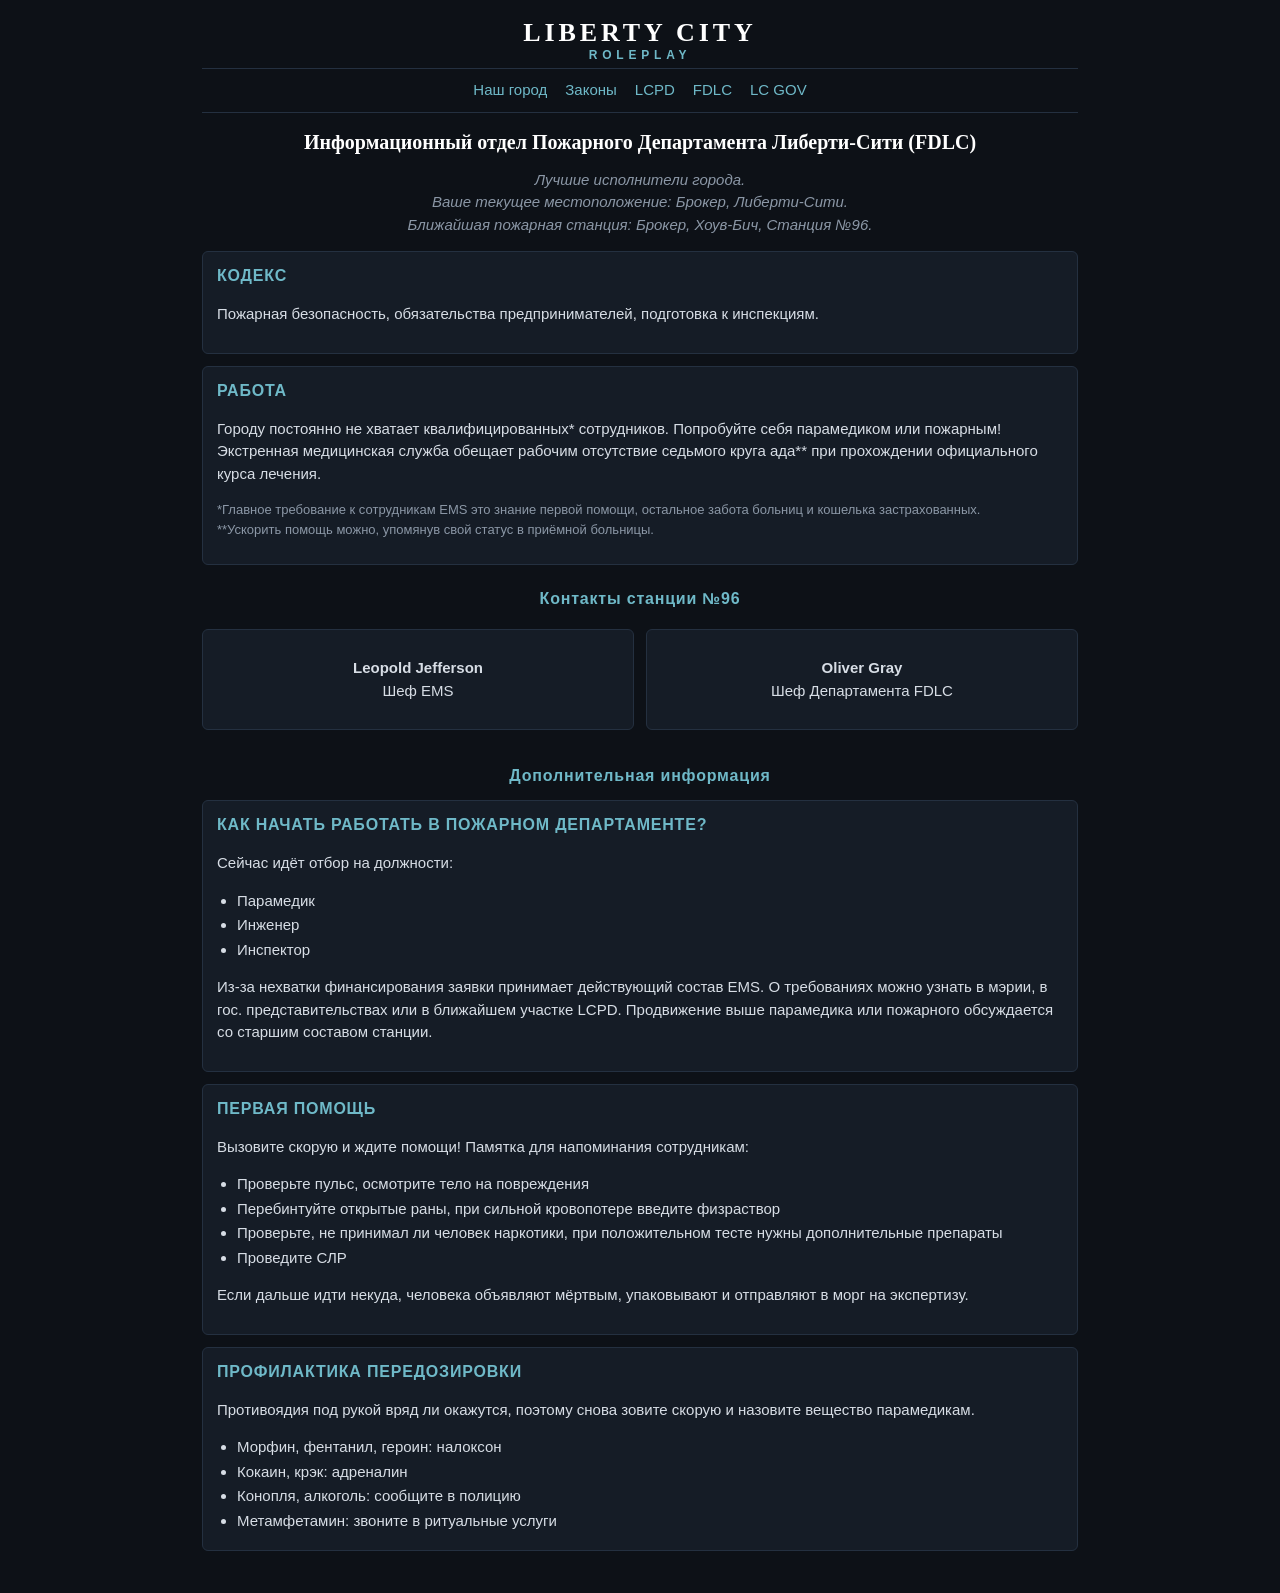
==== fdlc.html @ a6f8b505 "Add files via upload" ====
<!DOCTYPE html><html lang="ru"><head><meta charset="utf-8"><title>Liberty City</title><meta name="viewport" content="width=device-width, initial-scale=1"><link rel="stylesheet" href="style.css"></head><body><div class="w"><div class="logo">LIBERTY CITY<small>ROLEPLAY</small></div><nav><a href="index.html">Наш город</a> <a href="law.html">Законы</a> <a href="lcpd.html">LCPD</a> <a href="fdlc.html">FDLC</a> <a href="gov.html">LC GOV</a></nav><h1 class="t">Информационный отдел Пожарного Департамента Либерти-Сити (FDLC)</h1>
<p class="s t">Лучшие исполнители города.<br>Ваше текущее местоположение: Брокер, Либерти-Сити.<br>Ближайшая пожарная станция: Брокер, Хоув-Бич, Станция №96.</p>
<div class="c"><h2>КОДЕКС</h2><p>Пожарная безопасность, обязательства предпринимателей, подготовка к инспекциям.</p></div>
<div class="c"><h2>РАБОТА</h2><p>Городу постоянно не хватает квалифицированных* сотрудников. Попробуйте себя парамедиком или пожарным! Экстренная медицинская служба обещает рабочим отсутствие седьмого круга ада** при прохождении официального курса лечения.</p><p class="note">*Главное требование к сотрудникам EMS это знание первой помощи, остальное забота больниц и кошелька застрахованных.<br>**Ускорить помощь можно, упомянув свой статус в приёмной больницы.</p></div>
<h2 class="t">Контакты станции №96</h2>
<div class="ppl"><div class="c"><p><b>Leopold Jefferson</b><br>Шеф EMS</p></div><div class="c"><p><b>Oliver Gray</b><br>Шеф Департамента FDLC</p></div></div>
<h2 class="t">Дополнительная информация</h2>
<div class="c"><h2>КАК НАЧАТЬ РАБОТАТЬ В ПОЖАРНОМ ДЕПАРТАМЕНТЕ?</h2><p>Сейчас идёт отбор на должности:</p><ul><li>Парамедик</li><li>Инженер</li><li>Инспектор</li></ul><p>Из-за нехватки финансирования заявки принимает действующий состав EMS. О требованиях можно узнать в мэрии, в гос. представительствах или в ближайшем участке LCPD. Продвижение выше парамедика или пожарного обсуждается со старшим составом станции.</p></div>
<div class="c"><h2>ПЕРВАЯ ПОМОЩЬ</h2><p>Вызовите скорую и ждите помощи! Памятка для напоминания сотрудникам:</p><ul><li>Проверьте пульс, осмотрите тело на повреждения</li><li>Перебинтуйте открытые раны, при сильной кровопотере введите физраствор</li><li>Проверьте, не принимал ли человек наркотики, при положительном тесте нужны дополнительные препараты</li><li>Проведите СЛР</li></ul><p>Если дальше идти некуда, человека объявляют мёртвым, упаковывают и отправляют в морг на экспертизу.</p></div>
<div class="c"><h2>ПРОФИЛАКТИКА ПЕРЕДОЗИРОВКИ</h2><p>Противоядия под рукой вряд ли окажутся, поэтому снова зовите скорую и назовите вещество парамедикам.</p><ul><li>Морфин, фентанил, героин: налоксон</li><li>Кокаин, крэк: адреналин</li><li>Конопля, алкоголь: сообщите в полицию</li><li>Метамфетамин: звоните в ритуальные услуги</li></ul></div></div></body></html>
---- style.css ----
*{box-sizing:border-box}body{margin:0;background:#0d1117;color:#d7dde5;font:15px/1.5 Arial,sans-serif}
a{color:#6fb9c8;text-decoration:none}.w{max-width:900px;margin:0 auto;padding:0 12px 30px}
.logo{text-align:center;padding:18px 0 6px;font:700 26px Georgia,serif;letter-spacing:.15em;color:#fff}.logo small{display:block;font:600 12px Arial;letter-spacing:.4em;color:#6fb9c8}
nav{display:flex;flex-wrap:wrap;justify-content:center;gap:4px 18px;padding:10px 0;border-top:1px solid #243040;border-bottom:1px solid #243040;margin-bottom:16px}
h1{font:700 20px Georgia,serif;color:#fff;margin:18px 0 6px}h2{font-size:16px;color:#6fb9c8;margin:22px 0 6px;letter-spacing:.05em}
.c{background:#151c26;border:1px solid #243040;border-radius:6px;padding:12px 14px;margin:12px 0}.c h2{margin-top:0}
.s{color:#8b97a6;font-style:italic}.t{text-align:center}.ppl{display:flex;flex-wrap:wrap;gap:12px}.ppl .c{flex:1 1 200px;text-align:center}
.ppl img{max-width:100%;border-radius:4px}ul,ol{padding-left:20px;margin:6px 0}li{margin:2px 0}.note{font-size:13px;color:#8b97a6}.e{color:#8b97a6;text-align:center;padding:14px}
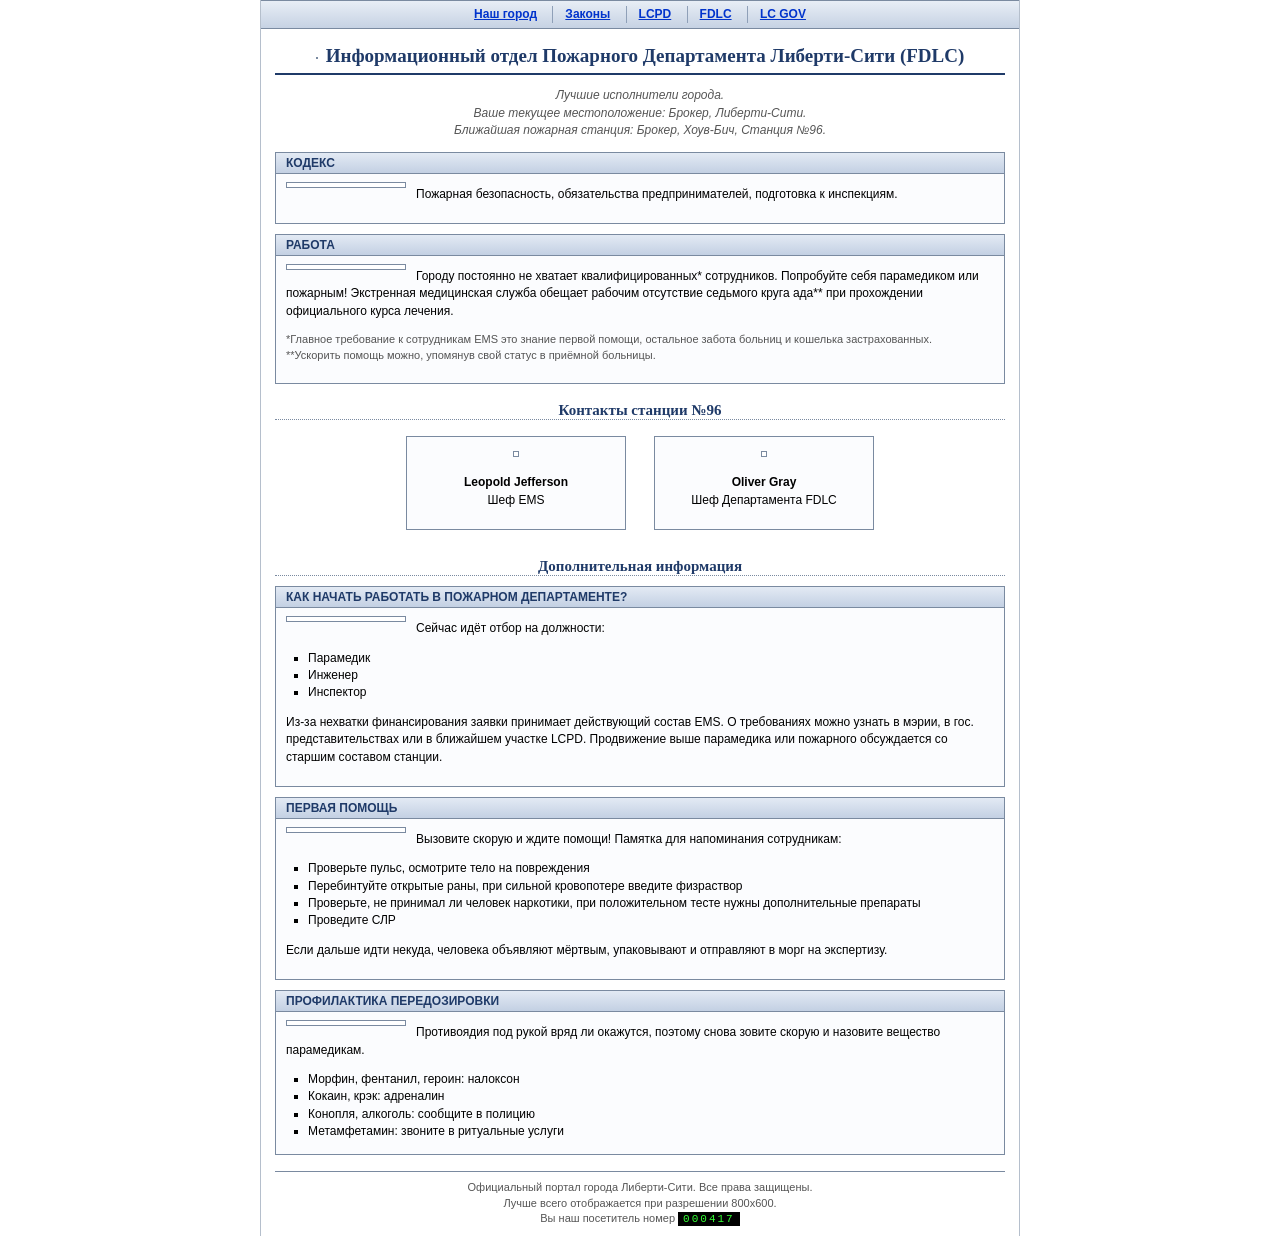
==== commit 310191d4: "Add files via upload" ====
--- a/fdlc.html
+++ b/fdlc.html
@@ -1,10 +1,10 @@
-<!DOCTYPE html><html lang="ru"><head><meta charset="utf-8"><title>Liberty City</title><meta name="viewport" content="width=device-width, initial-scale=1"><link rel="stylesheet" href="style.css"></head><body><div class="w"><div class="logo">LIBERTY CITY<small>ROLEPLAY</small></div><nav><a href="index.html">Наш город</a> <a href="law.html">Законы</a> <a href="lcpd.html">LCPD</a> <a href="fdlc.html">FDLC</a> <a href="gov.html">LC GOV</a></nav><h1 class="t">Информационный отдел Пожарного Департамента Либерти-Сити (FDLC)</h1>
+<!DOCTYPE html><html lang="ru"><head><meta charset="utf-8"><title>Официальный портал города Либерти-Сити</title><meta name="viewport" content="width=device-width, initial-scale=1"><link rel="stylesheet" href="style.css"></head><body><div class="w"><div class="ban"><img src="images/banner.svg" alt=""></div><nav><a href="index.html">Наш город</a> <a href="law.html">Законы</a> <a href="lcpd.html">LCPD</a> <a href="fdlc.html">FDLC</a> <a href="gov.html">LC GOV</a></nav><h1 class="t"><img class="em" src="images/fire.svg" alt="">Информационный отдел Пожарного Департамента Либерти-Сити (FDLC)</h1>
 <p class="s t">Лучшие исполнители города.<br>Ваше текущее местоположение: Брокер, Либерти-Сити.<br>Ближайшая пожарная станция: Брокер, Хоув-Бич, Станция №96.</p>
-<div class="c"><h2>КОДЕКС</h2><p>Пожарная безопасность, обязательства предпринимателей, подготовка к инспекциям.</p></div>
-<div class="c"><h2>РАБОТА</h2><p>Городу постоянно не хватает квалифицированных* сотрудников. Попробуйте себя парамедиком или пожарным! Экстренная медицинская служба обещает рабочим отсутствие седьмого круга ада** при прохождении официального курса лечения.</p><p class="note">*Главное требование к сотрудникам EMS это знание первой помощи, остальное забота больниц и кошелька застрахованных.<br>**Ускорить помощь можно, упомянув свой статус в приёмной больницы.</p></div>
+<div class="c"><h2>КОДЕКС</h2><img class="fl" src="images/scroll.svg" alt=""><p>Пожарная безопасность, обязательства предпринимателей, подготовка к инспекциям.</p></div>
+<div class="c"><h2>РАБОТА</h2><img class="fl" src="images/job.svg" alt=""><p>Городу постоянно не хватает квалифицированных* сотрудников. Попробуйте себя парамедиком или пожарным! Экстренная медицинская служба обещает рабочим отсутствие седьмого круга ада** при прохождении официального курса лечения.</p><p class="note">*Главное требование к сотрудникам EMS это знание первой помощи, остальное забота больниц и кошелька застрахованных.<br>**Ускорить помощь можно, упомянув свой статус в приёмной больницы.</p></div>
 <h2 class="t">Контакты станции №96</h2>
-<div class="ppl"><div class="c"><p><b>Leopold Jefferson</b><br>Шеф EMS</p></div><div class="c"><p><b>Oliver Gray</b><br>Шеф Департамента FDLC</p></div></div>
+<div class="ppl"><div class="c"><img src="images/person.svg" alt=""><p><b>Leopold Jefferson</b><br>Шеф EMS</p></div><div class="c"><img src="images/person.svg" alt=""><p><b>Oliver Gray</b><br>Шеф Департамента FDLC</p></div></div>
 <h2 class="t">Дополнительная информация</h2>
-<div class="c"><h2>КАК НАЧАТЬ РАБОТАТЬ В ПОЖАРНОМ ДЕПАРТАМЕНТЕ?</h2><p>Сейчас идёт отбор на должности:</p><ul><li>Парамедик</li><li>Инженер</li><li>Инспектор</li></ul><p>Из-за нехватки финансирования заявки принимает действующий состав EMS. О требованиях можно узнать в мэрии, в гос. представительствах или в ближайшем участке LCPD. Продвижение выше парамедика или пожарного обсуждается со старшим составом станции.</p></div>
-<div class="c"><h2>ПЕРВАЯ ПОМОЩЬ</h2><p>Вызовите скорую и ждите помощи! Памятка для напоминания сотрудникам:</p><ul><li>Проверьте пульс, осмотрите тело на повреждения</li><li>Перебинтуйте открытые раны, при сильной кровопотере введите физраствор</li><li>Проверьте, не принимал ли человек наркотики, при положительном тесте нужны дополнительные препараты</li><li>Проведите СЛР</li></ul><p>Если дальше идти некуда, человека объявляют мёртвым, упаковывают и отправляют в морг на экспертизу.</p></div>
-<div class="c"><h2>ПРОФИЛАКТИКА ПЕРЕДОЗИРОВКИ</h2><p>Противоядия под рукой вряд ли окажутся, поэтому снова зовите скорую и назовите вещество парамедикам.</p><ul><li>Морфин, фентанил, героин: налоксон</li><li>Кокаин, крэк: адреналин</li><li>Конопля, алкоголь: сообщите в полицию</li><li>Метамфетамин: звоните в ритуальные услуги</li></ul></div></div></body></html>+<div class="c"><h2>КАК НАЧАТЬ РАБОТАТЬ В ПОЖАРНОМ ДЕПАРТАМЕНТЕ?</h2><img class="fl" src="images/fire.svg" alt=""><p>Сейчас идёт отбор на должности:</p><ul><li>Парамедик</li><li>Инженер</li><li>Инспектор</li></ul><p>Из-за нехватки финансирования заявки принимает действующий состав EMS. О требованиях можно узнать в мэрии, в гос. представительствах или в ближайшем участке LCPD. Продвижение выше парамедика или пожарного обсуждается со старшим составом станции.</p></div>
+<div class="c"><h2>ПЕРВАЯ ПОМОЩЬ</h2><img class="fl" src="images/medical.svg" alt=""><p>Вызовите скорую и ждите помощи! Памятка для напоминания сотрудникам:</p><ul><li>Проверьте пульс, осмотрите тело на повреждения</li><li>Перебинтуйте открытые раны, при сильной кровопотере введите физраствор</li><li>Проверьте, не принимал ли человек наркотики, при положительном тесте нужны дополнительные препараты</li><li>Проведите СЛР</li></ul><p>Если дальше идти некуда, человека объявляют мёртвым, упаковывают и отправляют в морг на экспертизу.</p></div>
+<div class="c"><h2>ПРОФИЛАКТИКА ПЕРЕДОЗИРОВКИ</h2><img class="fl" src="images/pill.svg" alt=""><p>Противоядия под рукой вряд ли окажутся, поэтому снова зовите скорую и назовите вещество парамедикам.</p><ul><li>Морфин, фентанил, героин: налоксон</li><li>Кокаин, крэк: адреналин</li><li>Конопля, алкоголь: сообщите в полицию</li><li>Метамфетамин: звоните в ритуальные услуги</li></ul></div><div class="ft">Официальный портал города Либерти-Сити. Все права защищены.<br>Лучше всего отображается при разрешении 800x600.<br>Вы наш посетитель номер <span class="cnt">000417</span></div></div></body></html>
--- a/style.css
+++ b/style.css
@@ -1,8 +1,18 @@
-*{box-sizing:border-box}body{margin:0;background:#0d1117;color:#d7dde5;font:15px/1.5 Arial,sans-serif}
-a{color:#6fb9c8;text-decoration:none}.w{max-width:900px;margin:0 auto;padding:0 12px 30px}
-.logo{text-align:center;padding:18px 0 6px;font:700 26px Georgia,serif;letter-spacing:.15em;color:#fff}.logo small{display:block;font:600 12px Arial;letter-spacing:.4em;color:#6fb9c8}
-nav{display:flex;flex-wrap:wrap;justify-content:center;gap:4px 18px;padding:10px 0;border-top:1px solid #243040;border-bottom:1px solid #243040;margin-bottom:16px}
-h1{font:700 20px Georgia,serif;color:#fff;margin:18px 0 6px}h2{font-size:16px;color:#6fb9c8;margin:22px 0 6px;letter-spacing:.05em}
-.c{background:#151c26;border:1px solid #243040;border-radius:6px;padding:12px 14px;margin:12px 0}.c h2{margin-top:0}
-.s{color:#8b97a6;font-style:italic}.t{text-align:center}.ppl{display:flex;flex-wrap:wrap;gap:12px}.ppl .c{flex:1 1 200px;text-align:center}
-.ppl img{max-width:100%;border-radius:4px}ul,ol{padding-left:20px;margin:6px 0}li{margin:2px 0}.note{font-size:13px;color:#8b97a6}.e{color:#8b97a6;text-align:center;padding:14px}+*{box-sizing:border-box}body{margin:0;background:#fff;color:#000;font:12px/1.45 Verdana,Arial,sans-serif}
+a{color:#0033cc}a:visited{color:#663399}a:hover{color:#cc0000}
+.w{width:760px;max-width:100%;margin:0 auto;border-left:1px solid #b5bfcc;border-right:1px solid #b5bfcc;padding-bottom:8px}
+.w>:not(.ban):not(nav){margin-left:14px;margin-right:14px}
+.ban img{display:block;width:100%;height:auto}
+nav{background:linear-gradient(#e8eef6,#c6d2e3);border-top:1px solid #7a8aa0;border-bottom:1px solid #7a8aa0;text-align:center;padding:5px 0;margin-bottom:12px}
+nav a{font-weight:bold;padding:0 12px;border-left:1px solid #8fa0b8;display:inline-block}nav a:first-child{border:0}
+h1{font:bold 19px Georgia,"Times New Roman",serif;color:#1f3a68;text-align:center;border-bottom:2px solid #1f3a68;padding:4px 0 6px;margin-top:6px;margin-bottom:8px}
+h1 .em{width:56px;height:auto;vertical-align:middle;margin-right:8px;border:1px solid #7a8aa0}
+h2{font:bold 15px Georgia,"Times New Roman",serif;color:#1f3a68;border-bottom:1px dotted #7a8aa0;margin:18px 0 6px}
+.c{border:1px solid #7a8aa0;background:#fbfcfe;padding:8px 10px;margin:10px 14px;overflow:hidden}
+.c h2{font:bold 12px Verdana,Arial,sans-serif;text-transform:uppercase;margin:-8px -10px 8px;padding:3px 10px;background:linear-gradient(#e3eaf4,#c3d0e3);border-bottom:1px solid #7a8aa0}
+img.fl{float:left;width:120px;height:auto;margin:0 10px 4px 0;border:1px solid #7a8aa0;padding:2px;background:#fff}
+.ppl{display:flex;flex-wrap:wrap;justify-content:center}.ppl .c{flex:0 1 220px;text-align:center}.ppl img{width:100px;height:auto;border:1px solid #7a8aa0;padding:2px;background:#fff}
+.s{color:#555;font-style:italic}.t{text-align:center}.note{font-size:11px;color:#555}.e{text-align:center;color:#666;padding:6px}
+ul{list-style:square;padding-left:22px;margin:5px 0}ol{padding-left:24px;margin:5px 0}
+.ft{border-top:1px solid #7a8aa0;margin-top:16px!important;padding-top:8px;text-align:center;font-size:11px;color:#555}
+.cnt{font-family:"Courier New",monospace;background:#000;color:#3f3;padding:1px 5px;letter-spacing:2px}
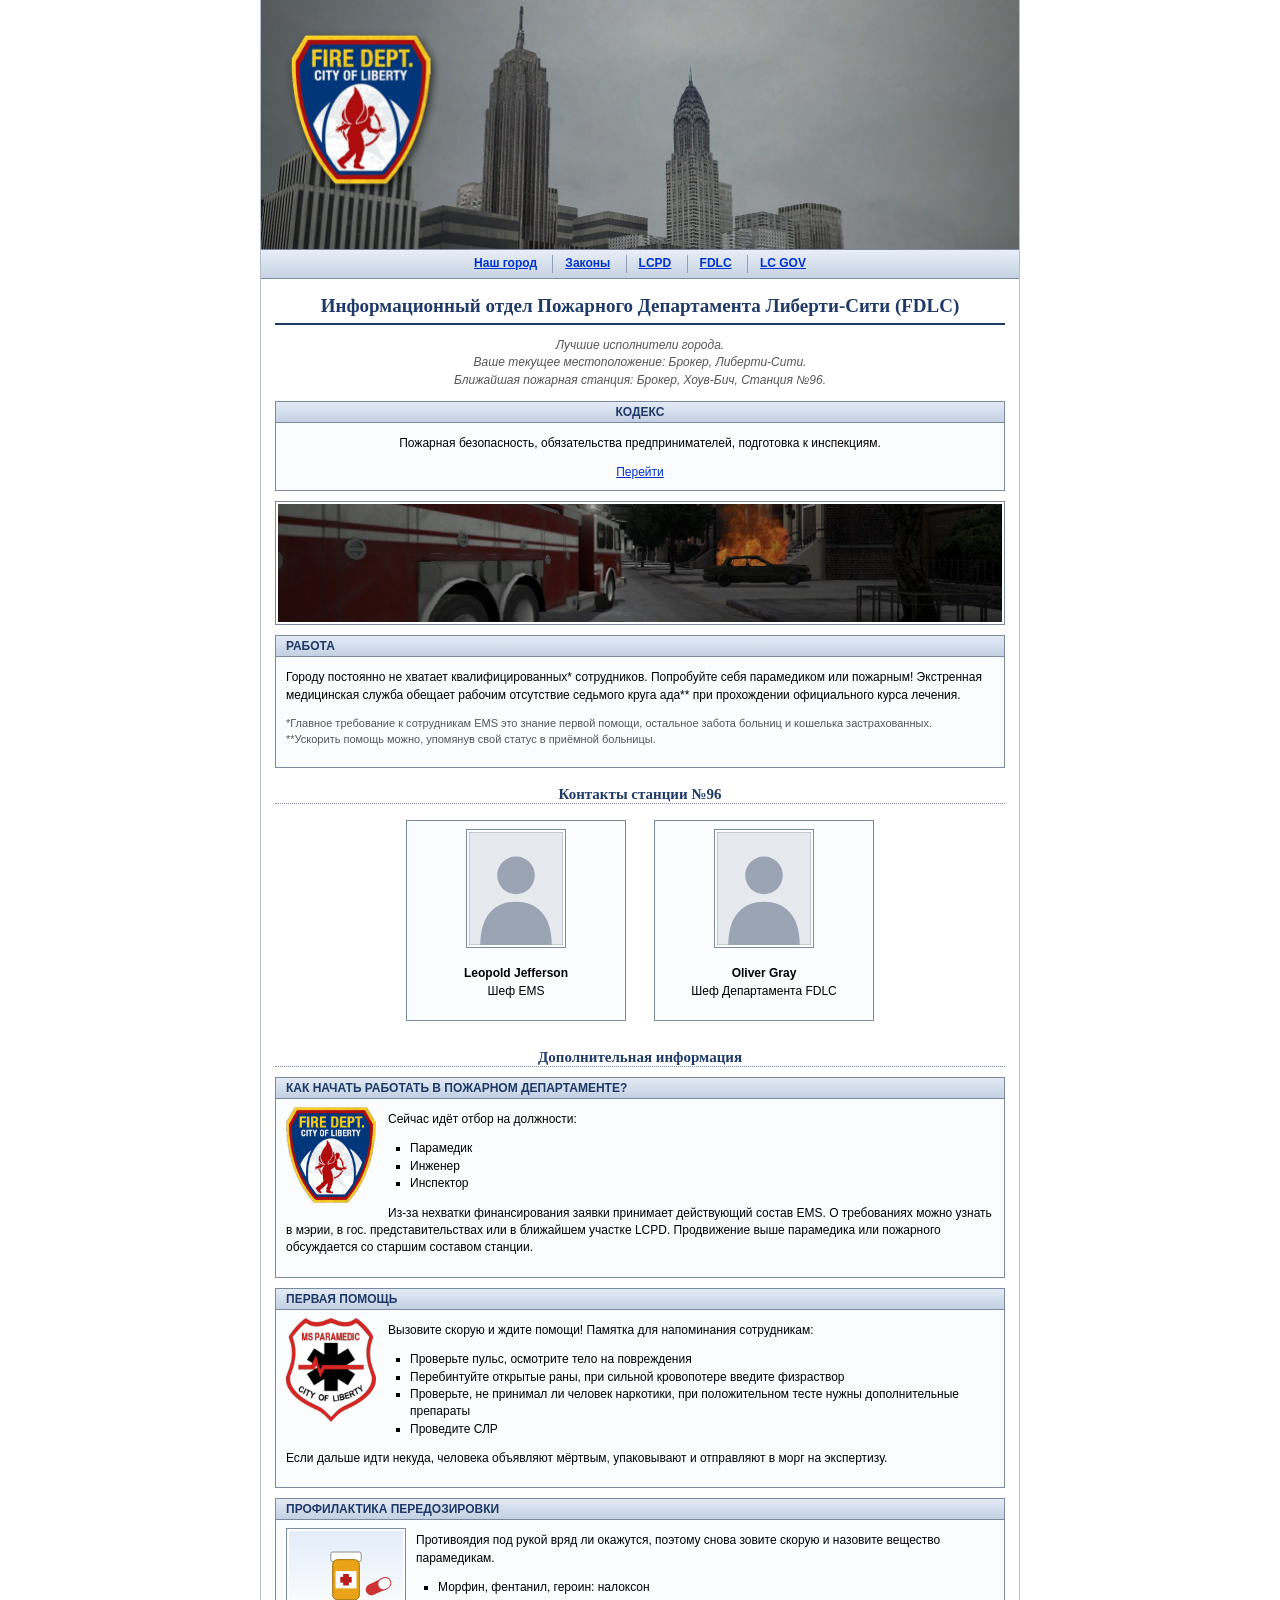
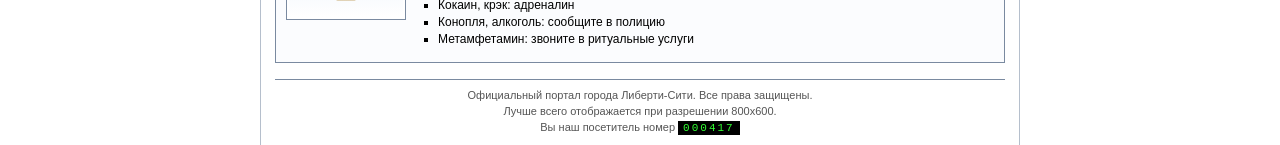
==== commit 7a38653d: "Add files via upload" ====
--- a/fdlc.html
+++ b/fdlc.html
@@ -1,10 +1,10 @@
-<!DOCTYPE html><html lang="ru"><head><meta charset="utf-8"><title>Официальный портал города Либерти-Сити</title><meta name="viewport" content="width=device-width, initial-scale=1"><link rel="stylesheet" href="style.css"></head><body><div class="w"><div class="ban"><img src="images/banner.svg" alt=""></div><nav><a href="index.html">Наш город</a> <a href="law.html">Законы</a> <a href="lcpd.html">LCPD</a> <a href="fdlc.html">FDLC</a> <a href="gov.html">LC GOV</a></nav><h1 class="t"><img class="em" src="images/fire.svg" alt="">Информационный отдел Пожарного Департамента Либерти-Сити (FDLC)</h1>
+<!DOCTYPE html><html lang="ru"><head><meta charset="utf-8"><title>Официальный портал города Либерти-Сити</title><meta name="viewport" content="width=device-width, initial-scale=1"><link rel="stylesheet" href="style.css"></head><body><div class="w"><div class="ban"><img src="images/banner_fdlc.jpg" alt=""></div><nav><a href="index.html">Наш город</a> <a href="law.html">Законы</a> <a href="lcpd.html">LCPD</a> <a href="fdlc.html">FDLC</a> <a href="gov.html">LC GOV</a></nav><h1 class="t">Информационный отдел Пожарного Департамента Либерти-Сити (FDLC)</h1>
 <p class="s t">Лучшие исполнители города.<br>Ваше текущее местоположение: Брокер, Либерти-Сити.<br>Ближайшая пожарная станция: Брокер, Хоув-Бич, Станция №96.</p>
-<div class="c"><h2>КОДЕКС</h2><img class="fl" src="images/scroll.svg" alt=""><p>Пожарная безопасность, обязательства предпринимателей, подготовка к инспекциям.</p></div>
-<div class="c"><h2>РАБОТА</h2><img class="fl" src="images/job.svg" alt=""><p>Городу постоянно не хватает квалифицированных* сотрудников. Попробуйте себя парамедиком или пожарным! Экстренная медицинская служба обещает рабочим отсутствие седьмого круга ада** при прохождении официального курса лечения.</p><p class="note">*Главное требование к сотрудникам EMS это знание первой помощи, остальное забота больниц и кошелька застрахованных.<br>**Ускорить помощь можно, упомянув свой статус в приёмной больницы.</p></div>
+<div class="c t"><h2>КОДЕКС</h2><p>Пожарная безопасность, обязательства предпринимателей, подготовка к инспекциям.</p><a href="codexfd.html">Перейти</a></div>
+<div class="strip"><img src="images/strip_fdlc.jpg" alt=""></div><div class="c"><h2>РАБОТА</h2><p>Городу постоянно не хватает квалифицированных* сотрудников. Попробуйте себя парамедиком или пожарным! Экстренная медицинская служба обещает рабочим отсутствие седьмого круга ада** при прохождении официального курса лечения.</p><p class="note">*Главное требование к сотрудникам EMS это знание первой помощи, остальное забота больниц и кошелька застрахованных.<br>**Ускорить помощь можно, упомянув свой статус в приёмной больницы.</p></div>
 <h2 class="t">Контакты станции №96</h2>
 <div class="ppl"><div class="c"><img src="images/person.svg" alt=""><p><b>Leopold Jefferson</b><br>Шеф EMS</p></div><div class="c"><img src="images/person.svg" alt=""><p><b>Oliver Gray</b><br>Шеф Департамента FDLC</p></div></div>
 <h2 class="t">Дополнительная информация</h2>
-<div class="c"><h2>КАК НАЧАТЬ РАБОТАТЬ В ПОЖАРНОМ ДЕПАРТАМЕНТЕ?</h2><img class="fl" src="images/fire.svg" alt=""><p>Сейчас идёт отбор на должности:</p><ul><li>Парамедик</li><li>Инженер</li><li>Инспектор</li></ul><p>Из-за нехватки финансирования заявки принимает действующий состав EMS. О требованиях можно узнать в мэрии, в гос. представительствах или в ближайшем участке LCPD. Продвижение выше парамедика или пожарного обсуждается со старшим составом станции.</p></div>
-<div class="c"><h2>ПЕРВАЯ ПОМОЩЬ</h2><img class="fl" src="images/medical.svg" alt=""><p>Вызовите скорую и ждите помощи! Памятка для напоминания сотрудникам:</p><ul><li>Проверьте пульс, осмотрите тело на повреждения</li><li>Перебинтуйте открытые раны, при сильной кровопотере введите физраствор</li><li>Проверьте, не принимал ли человек наркотики, при положительном тесте нужны дополнительные препараты</li><li>Проведите СЛР</li></ul><p>Если дальше идти некуда, человека объявляют мёртвым, упаковывают и отправляют в морг на экспертизу.</p></div>
+<div class="c"><h2>КАК НАЧАТЬ РАБОТАТЬ В ПОЖАРНОМ ДЕПАРТАМЕНТЕ?</h2><img class="fl lg" src="images/fdlc.png" alt=""><p>Сейчас идёт отбор на должности:</p><ul><li>Парамедик</li><li>Инженер</li><li>Инспектор</li></ul><p>Из-за нехватки финансирования заявки принимает действующий состав EMS. О требованиях можно узнать в мэрии, в гос. представительствах или в ближайшем участке LCPD. Продвижение выше парамедика или пожарного обсуждается со старшим составом станции.</p></div>
+<div class="c"><h2>ПЕРВАЯ ПОМОЩЬ</h2><img class="fl lg" src="images/paramedic.png" alt=""><p>Вызовите скорую и ждите помощи! Памятка для напоминания сотрудникам:</p><ul><li>Проверьте пульс, осмотрите тело на повреждения</li><li>Перебинтуйте открытые раны, при сильной кровопотере введите физраствор</li><li>Проверьте, не принимал ли человек наркотики, при положительном тесте нужны дополнительные препараты</li><li>Проведите СЛР</li></ul><p>Если дальше идти некуда, человека объявляют мёртвым, упаковывают и отправляют в морг на экспертизу.</p></div>
 <div class="c"><h2>ПРОФИЛАКТИКА ПЕРЕДОЗИРОВКИ</h2><img class="fl" src="images/pill.svg" alt=""><p>Противоядия под рукой вряд ли окажутся, поэтому снова зовите скорую и назовите вещество парамедикам.</p><ul><li>Морфин, фентанил, героин: налоксон</li><li>Кокаин, крэк: адреналин</li><li>Конопля, алкоголь: сообщите в полицию</li><li>Метамфетамин: звоните в ритуальные услуги</li></ul></div><div class="ft">Официальный портал города Либерти-Сити. Все права защищены.<br>Лучше всего отображается при разрешении 800x600.<br>Вы наш посетитель номер <span class="cnt">000417</span></div></div></body></html>
--- a/style.css
+++ b/style.css
@@ -15,4 +15,6 @@
 .s{color:#555;font-style:italic}.t{text-align:center}.note{font-size:11px;color:#555}.e{text-align:center;color:#666;padding:6px}
 ul{list-style:square;padding-left:22px;margin:5px 0}ol{padding-left:24px;margin:5px 0}
 .ft{border-top:1px solid #7a8aa0;margin-top:16px!important;padding-top:8px;text-align:center;font-size:11px;color:#555}
-.cnt{font-family:"Courier New",monospace;background:#000;color:#3f3;padding:1px 5px;letter-spacing:2px}+.cnt{font-family:"Courier New",monospace;background:#000;color:#3f3;padding:1px 5px;letter-spacing:2px}
+.strip{margin-top:10px!important;margin-bottom:10px!important;border:1px solid #7a8aa0;padding:2px;background:#fff}.strip img{display:block;width:100%;height:auto}
+img.fl.lg{border:0;padding:0;background:none;width:90px;margin-right:12px}img.fl.ph{width:160px}.c ul,.c ol{overflow:hidden}
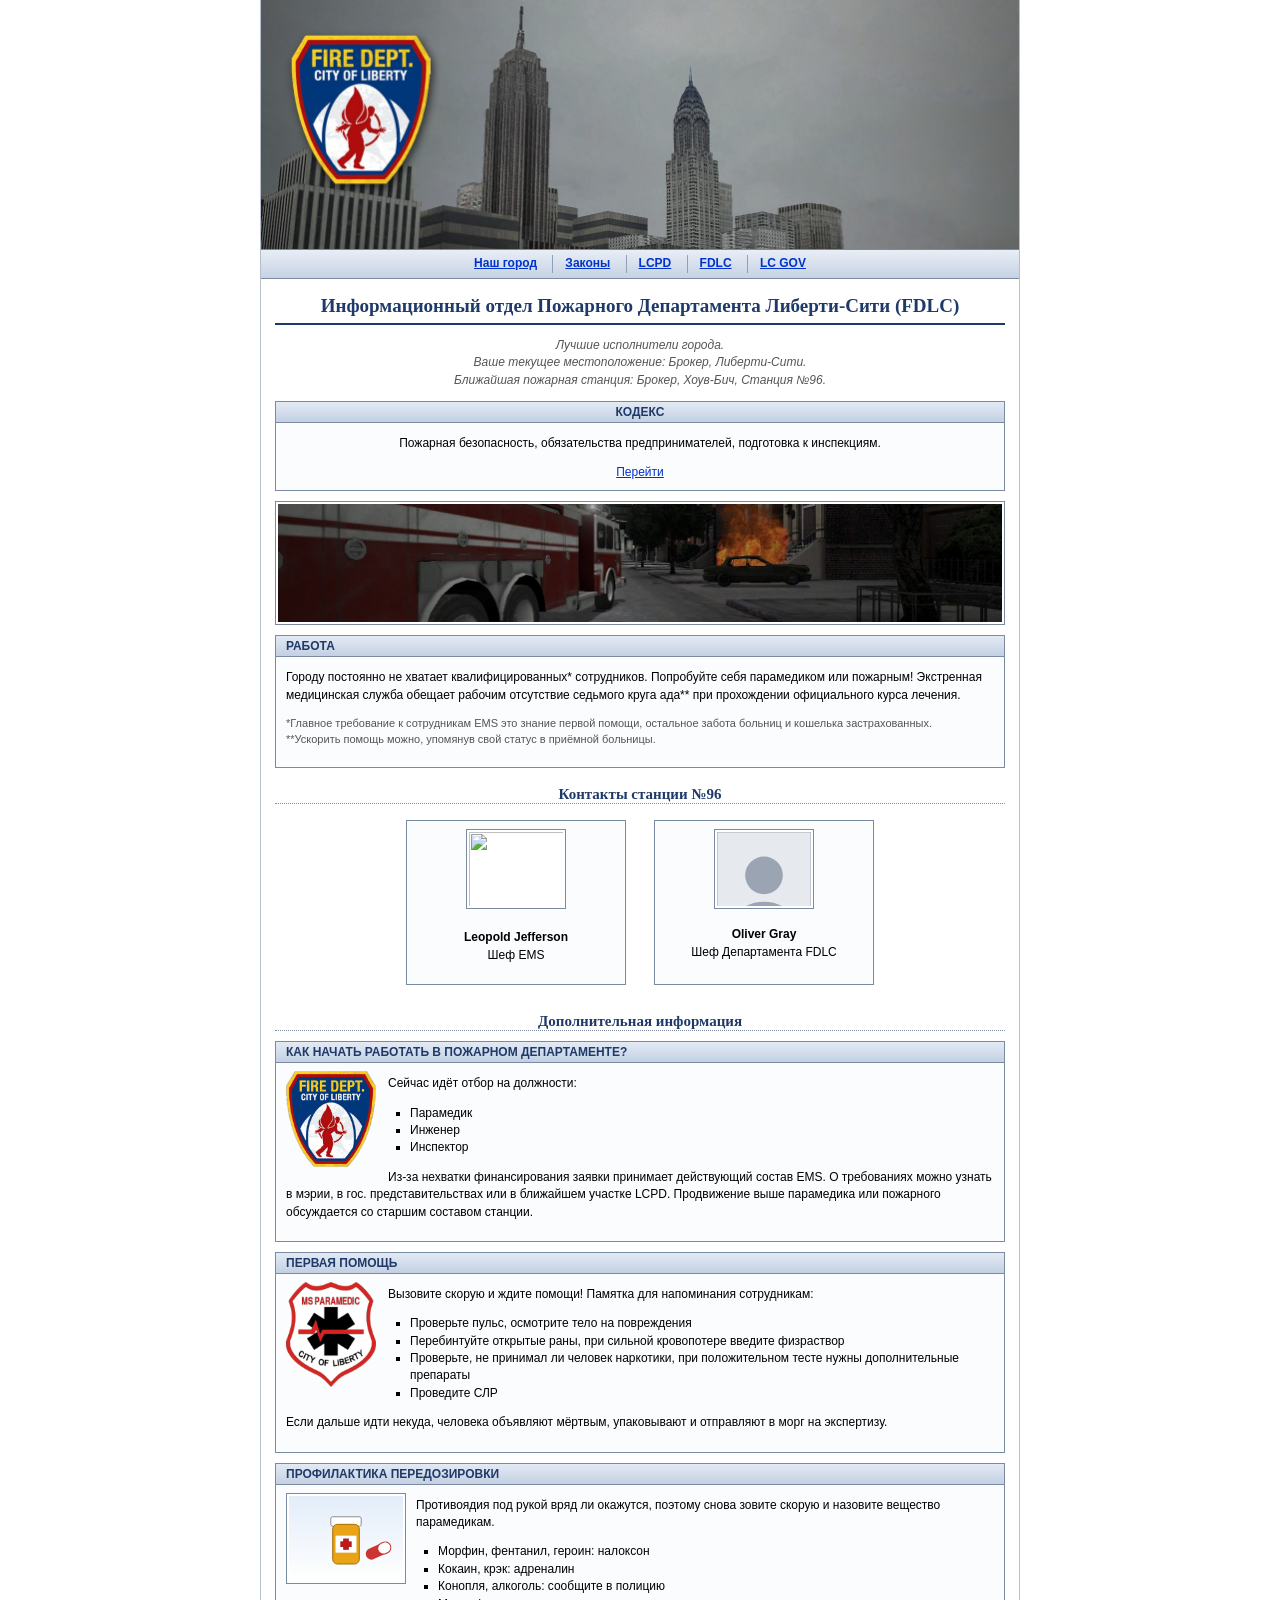
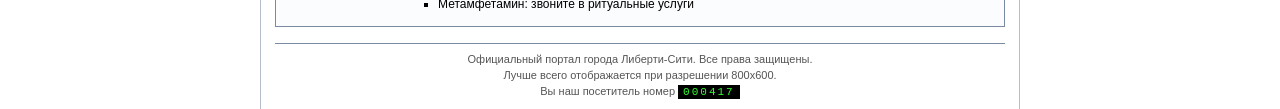
==== commit 765d61ea: "Add files via upload" ====
--- a/fdlc.html
+++ b/fdlc.html
@@ -3,7 +3,7 @@
 <div class="c t"><h2>КОДЕКС</h2><p>Пожарная безопасность, обязательства предпринимателей, подготовка к инспекциям.</p><a href="codexfd.html">Перейти</a></div>
 <div class="strip"><img src="images/strip_fdlc.jpg" alt=""></div><div class="c"><h2>РАБОТА</h2><p>Городу постоянно не хватает квалифицированных* сотрудников. Попробуйте себя парамедиком или пожарным! Экстренная медицинская служба обещает рабочим отсутствие седьмого круга ада** при прохождении официального курса лечения.</p><p class="note">*Главное требование к сотрудникам EMS это знание первой помощи, остальное забота больниц и кошелька застрахованных.<br>**Ускорить помощь можно, упомянув свой статус в приёмной больницы.</p></div>
 <h2 class="t">Контакты станции №96</h2>
-<div class="ppl"><div class="c"><img src="images/person.svg" alt=""><p><b>Leopold Jefferson</b><br>Шеф EMS</p></div><div class="c"><img src="images/person.svg" alt=""><p><b>Oliver Gray</b><br>Шеф Департамента FDLC</p></div></div>
+<div class="ppl"><div class="c"><img src="images/ems_chief.jpg" alt=""><p><b>Leopold Jefferson</b><br>Шеф EMS</p></div><div class="c"><img src="images/person.svg" alt=""><p><b>Oliver Gray</b><br>Шеф Департамента FDLC</p></div></div>
 <h2 class="t">Дополнительная информация</h2>
 <div class="c"><h2>КАК НАЧАТЬ РАБОТАТЬ В ПОЖАРНОМ ДЕПАРТАМЕНТЕ?</h2><img class="fl lg" src="images/fdlc.png" alt=""><p>Сейчас идёт отбор на должности:</p><ul><li>Парамедик</li><li>Инженер</li><li>Инспектор</li></ul><p>Из-за нехватки финансирования заявки принимает действующий состав EMS. О требованиях можно узнать в мэрии, в гос. представительствах или в ближайшем участке LCPD. Продвижение выше парамедика или пожарного обсуждается со старшим составом станции.</p></div>
 <div class="c"><h2>ПЕРВАЯ ПОМОЩЬ</h2><img class="fl lg" src="images/paramedic.png" alt=""><p>Вызовите скорую и ждите помощи! Памятка для напоминания сотрудникам:</p><ul><li>Проверьте пульс, осмотрите тело на повреждения</li><li>Перебинтуйте открытые раны, при сильной кровопотере введите физраствор</li><li>Проверьте, не принимал ли человек наркотики, при положительном тесте нужны дополнительные препараты</li><li>Проведите СЛР</li></ul><p>Если дальше идти некуда, человека объявляют мёртвым, упаковывают и отправляют в морг на экспертизу.</p></div>
--- a/style.css
+++ b/style.css
@@ -11,7 +11,7 @@
 .c{border:1px solid #7a8aa0;background:#fbfcfe;padding:8px 10px;margin:10px 14px;overflow:hidden}
 .c h2{font:bold 12px Verdana,Arial,sans-serif;text-transform:uppercase;margin:-8px -10px 8px;padding:3px 10px;background:linear-gradient(#e3eaf4,#c3d0e3);border-bottom:1px solid #7a8aa0}
 img.fl{float:left;width:120px;height:auto;margin:0 10px 4px 0;border:1px solid #7a8aa0;padding:2px;background:#fff}
-.ppl{display:flex;flex-wrap:wrap;justify-content:center}.ppl .c{flex:0 1 220px;text-align:center}.ppl img{width:100px;height:auto;border:1px solid #7a8aa0;padding:2px;background:#fff}
+.ppl{display:flex;flex-wrap:wrap;justify-content:center}.ppl .c{flex:0 1 220px;text-align:center}.ppl img{width:100px;height:80px;object-fit:cover;object-position:center top;border:1px solid #7a8aa0;padding:2px;background:#fff}
 .s{color:#555;font-style:italic}.t{text-align:center}.note{font-size:11px;color:#555}.e{text-align:center;color:#666;padding:6px}
 ul{list-style:square;padding-left:22px;margin:5px 0}ol{padding-left:24px;margin:5px 0}
 .ft{border-top:1px solid #7a8aa0;margin-top:16px!important;padding-top:8px;text-align:center;font-size:11px;color:#555}
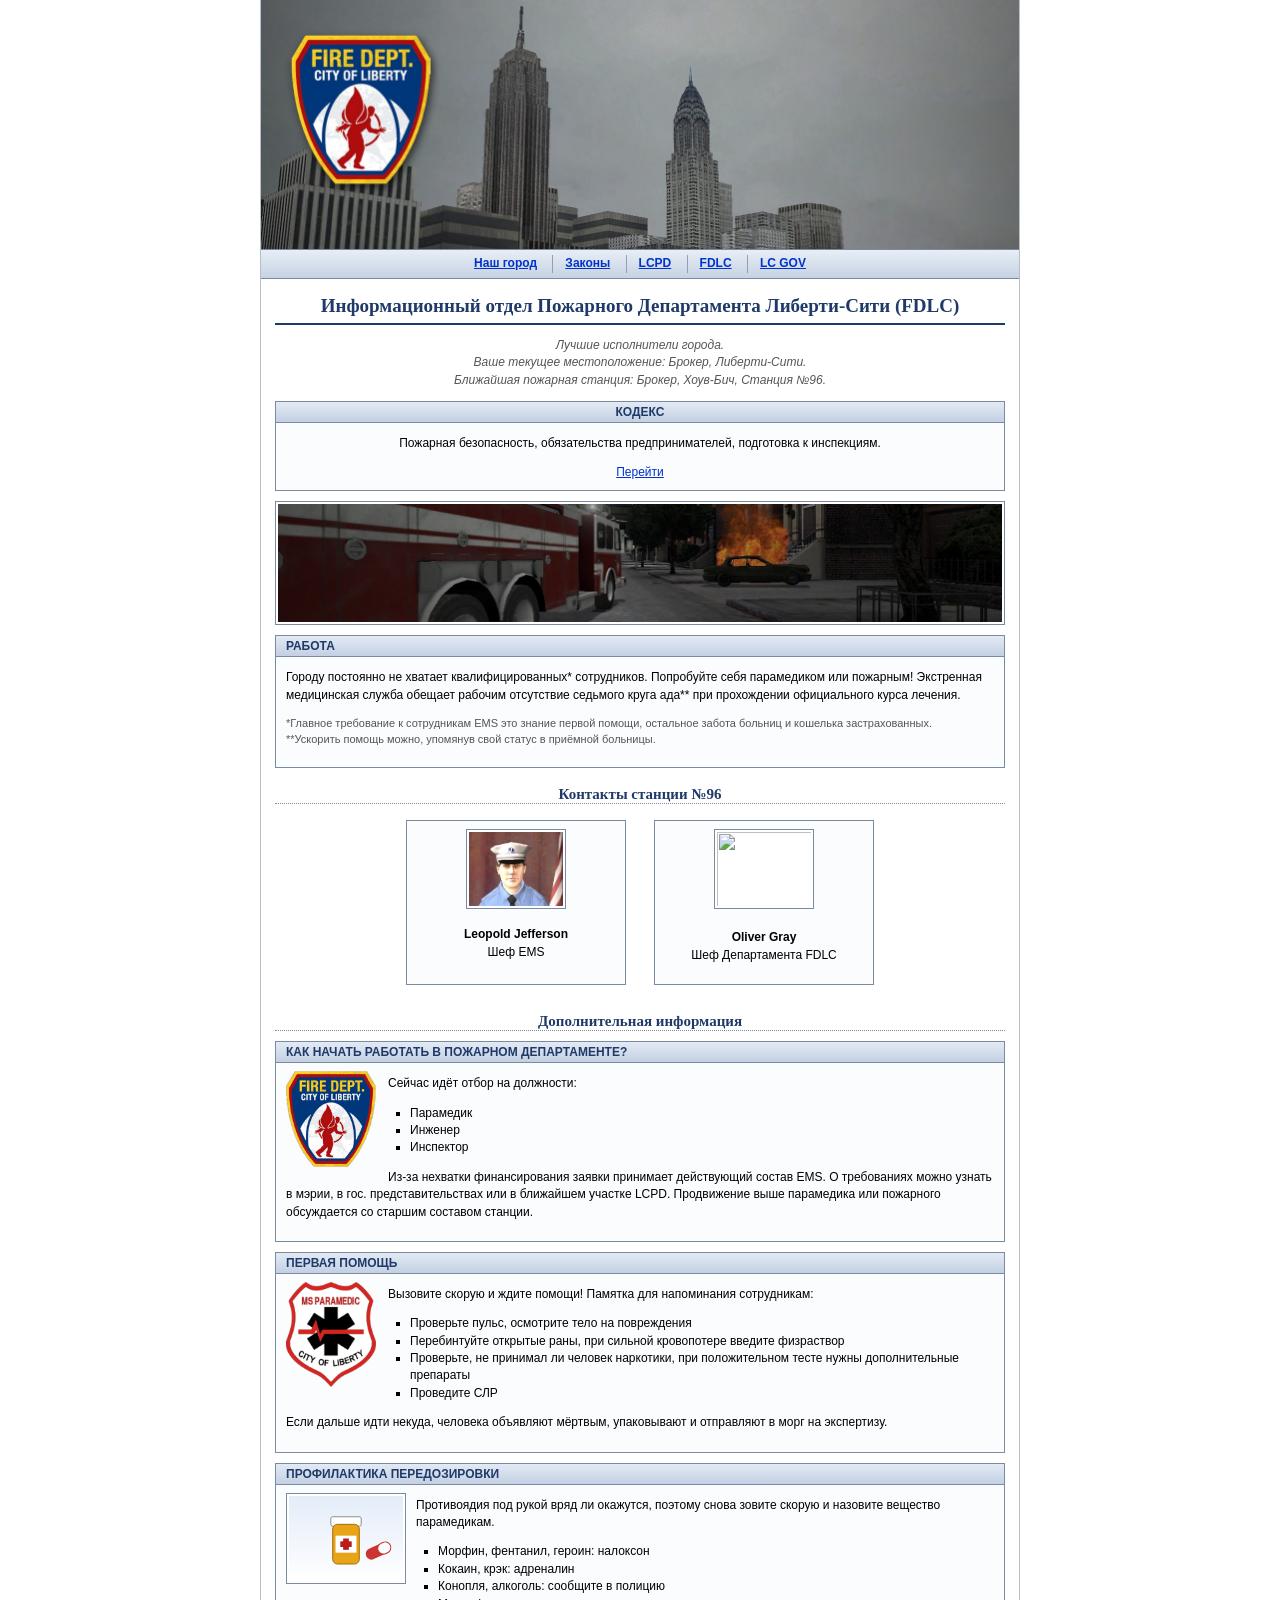
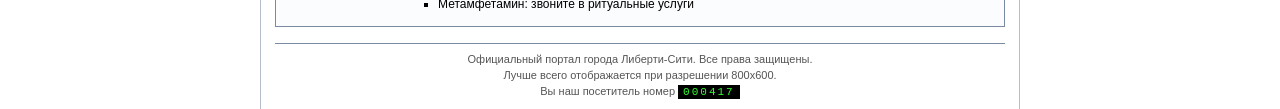
==== commit d39748aa: "Add files via upload" ====
--- a/fdlc.html
+++ b/fdlc.html
@@ -3,7 +3,7 @@
 <div class="c t"><h2>КОДЕКС</h2><p>Пожарная безопасность, обязательства предпринимателей, подготовка к инспекциям.</p><a href="codexfd.html">Перейти</a></div>
 <div class="strip"><img src="images/strip_fdlc.jpg" alt=""></div><div class="c"><h2>РАБОТА</h2><p>Городу постоянно не хватает квалифицированных* сотрудников. Попробуйте себя парамедиком или пожарным! Экстренная медицинская служба обещает рабочим отсутствие седьмого круга ада** при прохождении официального курса лечения.</p><p class="note">*Главное требование к сотрудникам EMS это знание первой помощи, остальное забота больниц и кошелька застрахованных.<br>**Ускорить помощь можно, упомянув свой статус в приёмной больницы.</p></div>
 <h2 class="t">Контакты станции №96</h2>
-<div class="ppl"><div class="c"><img src="images/ems_chief.jpg" alt=""><p><b>Leopold Jefferson</b><br>Шеф EMS</p></div><div class="c"><img src="images/person.svg" alt=""><p><b>Oliver Gray</b><br>Шеф Департамента FDLC</p></div></div>
+<div class="ppl"><div class="c"><img src="images/ems_chief.jpg" alt=""><p><b>Leopold Jefferson</b><br>Шеф EMS</p></div><div class="c"><img src="images/fd_chief.jpg" alt=""><p><b>Oliver Gray</b><br>Шеф Департамента FDLC</p></div></div>
 <h2 class="t">Дополнительная информация</h2>
 <div class="c"><h2>КАК НАЧАТЬ РАБОТАТЬ В ПОЖАРНОМ ДЕПАРТАМЕНТЕ?</h2><img class="fl lg" src="images/fdlc.png" alt=""><p>Сейчас идёт отбор на должности:</p><ul><li>Парамедик</li><li>Инженер</li><li>Инспектор</li></ul><p>Из-за нехватки финансирования заявки принимает действующий состав EMS. О требованиях можно узнать в мэрии, в гос. представительствах или в ближайшем участке LCPD. Продвижение выше парамедика или пожарного обсуждается со старшим составом станции.</p></div>
 <div class="c"><h2>ПЕРВАЯ ПОМОЩЬ</h2><img class="fl lg" src="images/paramedic.png" alt=""><p>Вызовите скорую и ждите помощи! Памятка для напоминания сотрудникам:</p><ul><li>Проверьте пульс, осмотрите тело на повреждения</li><li>Перебинтуйте открытые раны, при сильной кровопотере введите физраствор</li><li>Проверьте, не принимал ли человек наркотики, при положительном тесте нужны дополнительные препараты</li><li>Проведите СЛР</li></ul><p>Если дальше идти некуда, человека объявляют мёртвым, упаковывают и отправляют в морг на экспертизу.</p></div>
